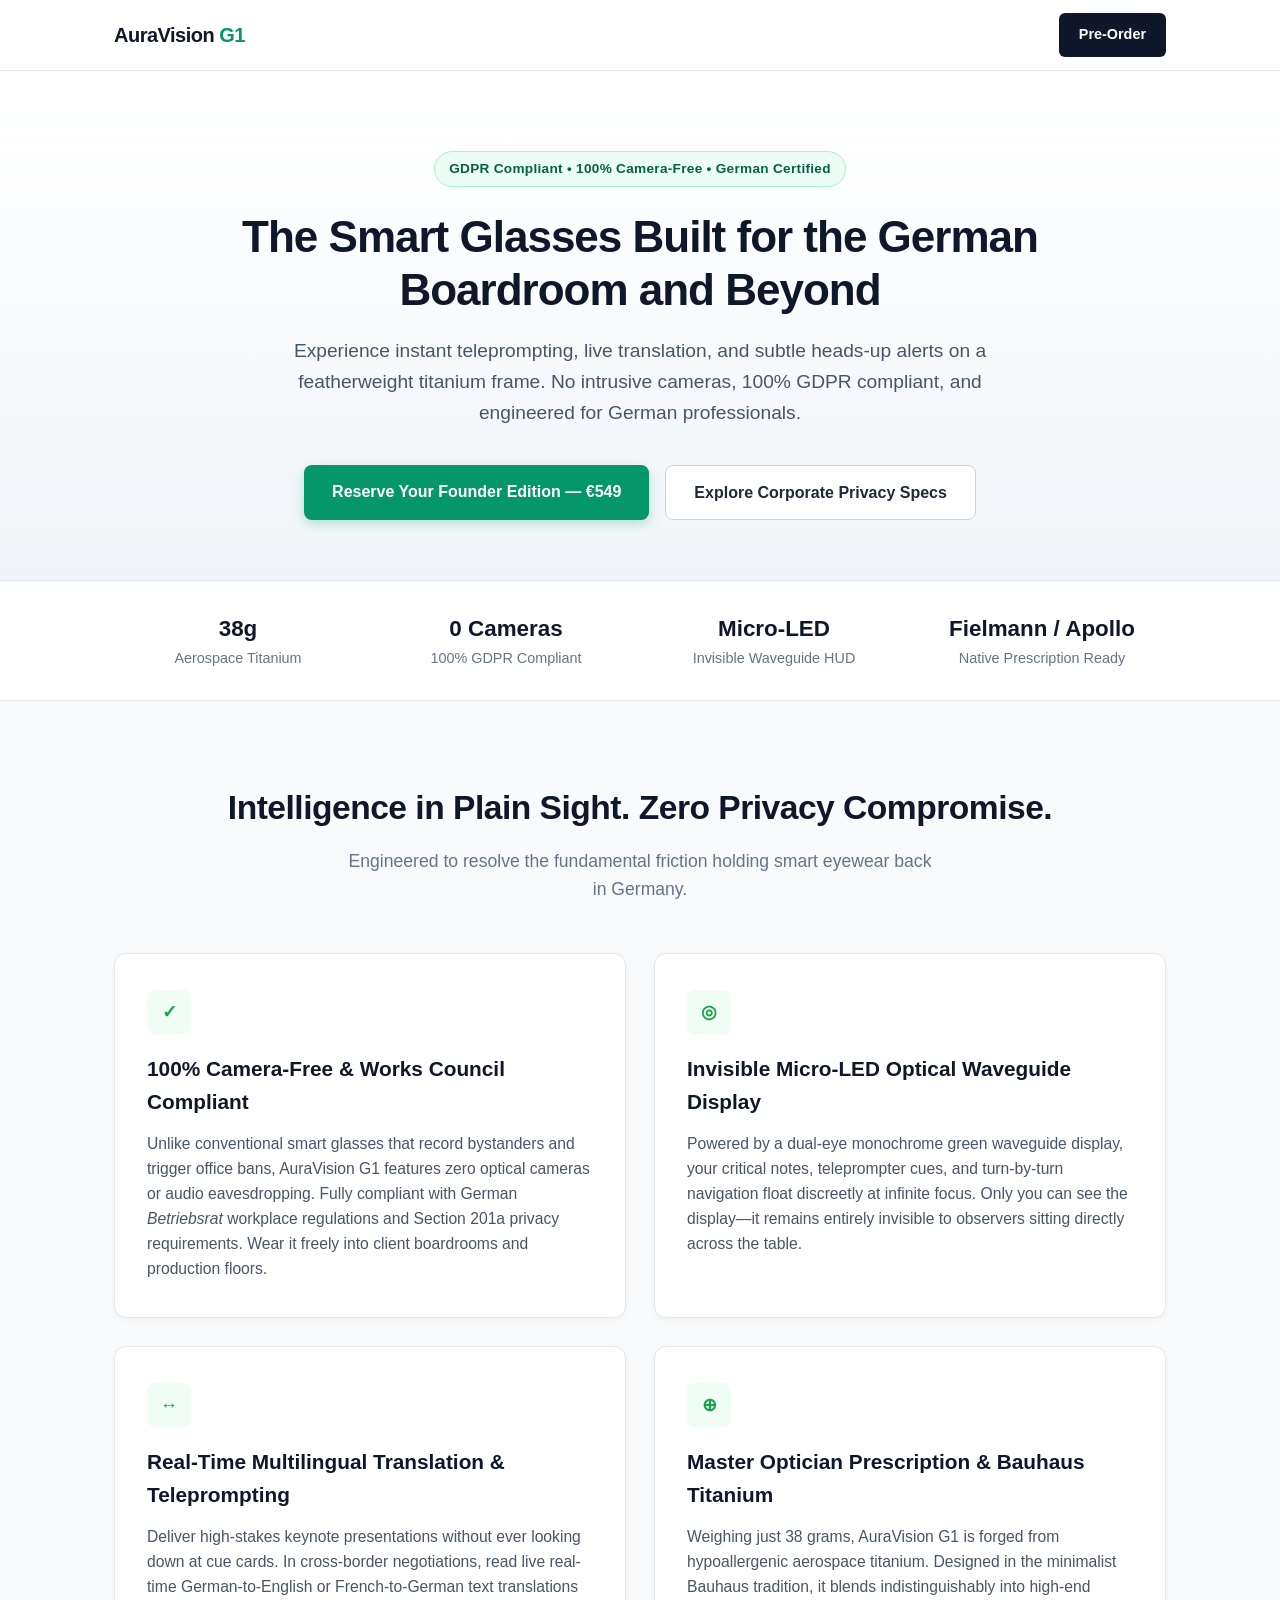
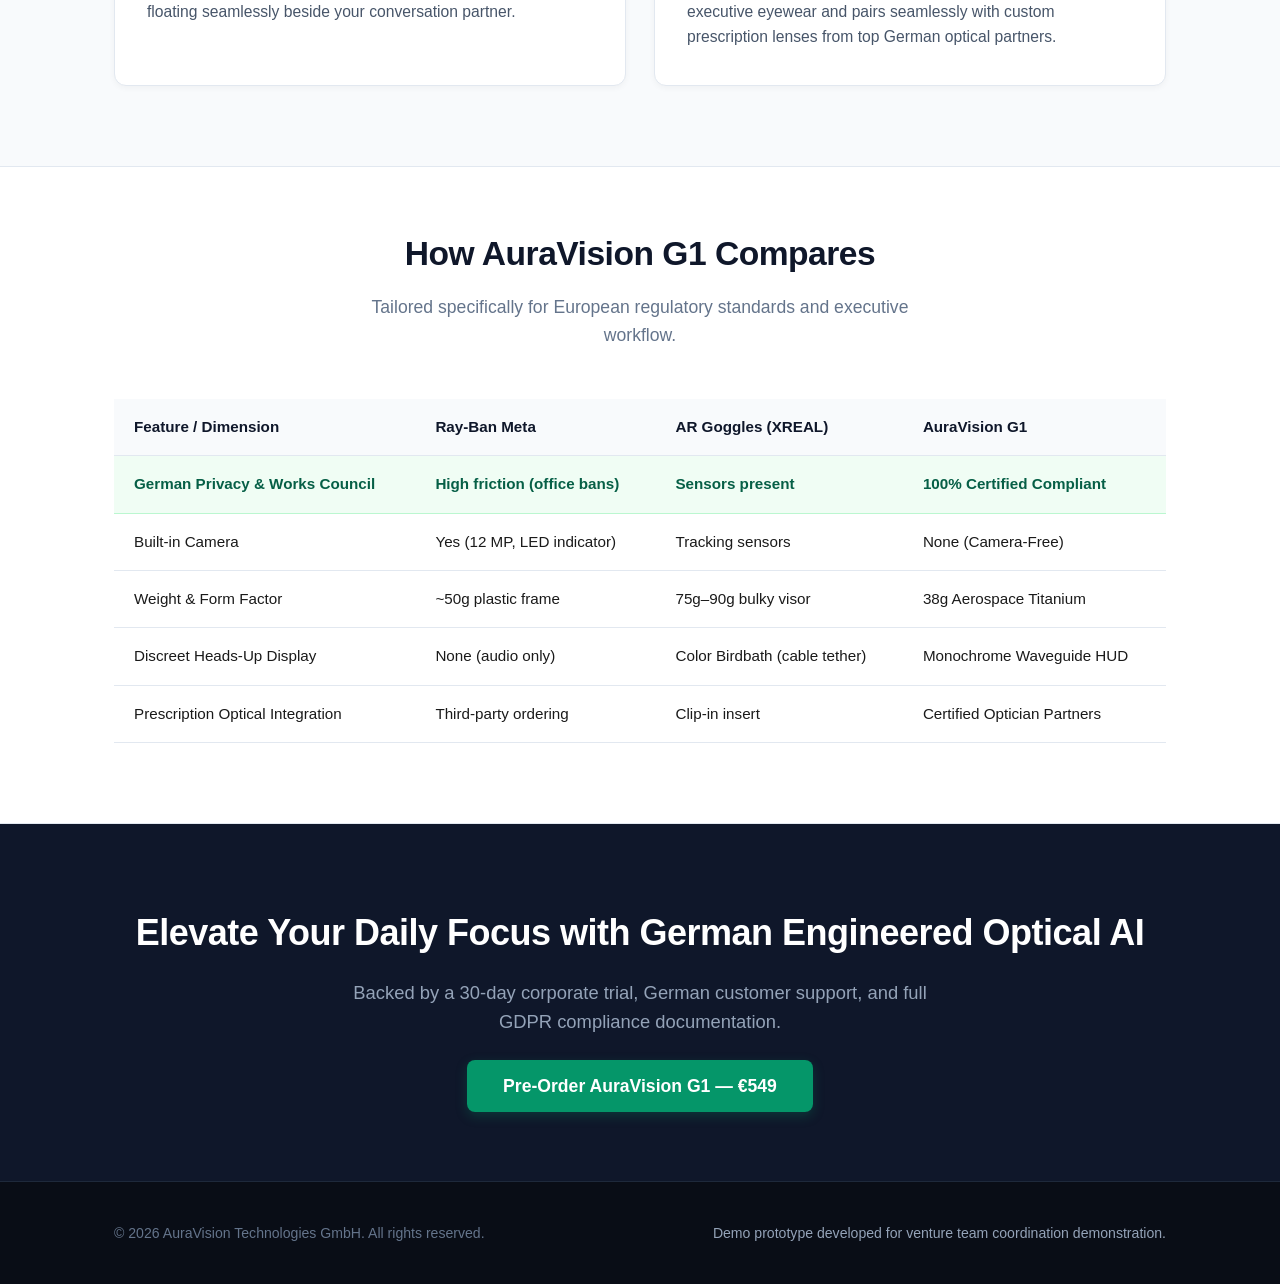
==== smart-glasses-de/04-prototype/index.html @ 2ab1778e "Initial commit" ====
<!DOCTYPE html>
<html lang="en">
<head>
  <meta charset="UTF-8">
  <meta name="viewport" content="width=device-width, initial-scale=1.0">
  <title>AuraVision G1 — Smart Glasses for the German Market</title>
  <style>
    /* Reset and Base Styles */
    * {
      box-sizing: border-box;
      margin: 0;
      padding: 0;
    }
    body {
      font-family: -apple-system, BlinkMacSystemFont, "Segoe UI", Roboto, Helvetica, Arial, sans-serif;
      line-height: 1.6;
      color: #1a1a1a;
      background-color: #f8fafc;
    }
    a {
      text-decoration: none;
      color: inherit;
    }

    /* Container */
    .container {
      max-width: 1100px;
      margin: 0 auto;
      padding: 0 24px;
    }

    /* Navigation Bar */
    header {
      background-color: #ffffff;
      border-bottom: 1px solid #e2e8f0;
      position: sticky;
      top: 0;
      z-index: 100;
    }
    .nav-inner {
      display: flex;
      justify-content: space-between;
      align-items: center;
      height: 70px;
    }
    .logo {
      font-size: 1.25rem;
      font-weight: 700;
      letter-spacing: -0.5px;
      color: #0f172a;
    }
    .logo span {
      color: #059669;
    }
    .nav-cta {
      background-color: #0f172a;
      color: #ffffff;
      padding: 10px 20px;
      border-radius: 6px;
      font-size: 0.9rem;
      font-weight: 600;
      transition: background-color 0.2s;
    }
    .nav-cta:hover {
      background-color: #1e293b;
    }

    /* Hero Section */
    .hero {
      padding: 80px 0 60px;
      text-align: center;
      background: linear-gradient(180deg, #ffffff 0%, #f1f5f9 100%);
      border-bottom: 1px solid #e2e8f0;
    }
    .badge {
      display: inline-block;
      padding: 6px 14px;
      background-color: #ecfdf5;
      color: #065f46;
      border: 1px solid #a7f3d0;
      border-radius: 9999px;
      font-size: 0.85rem;
      font-weight: 600;
      margin-bottom: 24px;
      letter-spacing: 0.3px;
    }
    .hero h1 {
      font-size: 2.75rem;
      line-height: 1.2;
      font-weight: 800;
      color: #0f172a;
      max-width: 850px;
      margin: 0 auto 20px;
      letter-spacing: -1px;
    }
    .hero p {
      font-size: 1.2rem;
      color: #475569;
      max-width: 720px;
      margin: 0 auto 36px;
    }
    .hero-actions {
      display: flex;
      justify-content: center;
      gap: 16px;
      flex-wrap: wrap;
    }
    .btn-primary {
      background-color: #059669;
      color: #ffffff;
      padding: 14px 28px;
      border-radius: 8px;
      font-weight: 600;
      font-size: 1rem;
      box-shadow: 0 4px 12px rgba(5, 150, 105, 0.25);
      transition: all 0.2s;
    }
    .btn-primary:hover {
      background-color: #047857;
      transform: translateY(-1px);
    }
    .btn-secondary {
      background-color: #ffffff;
      color: #1e293b;
      padding: 14px 28px;
      border-radius: 8px;
      font-weight: 600;
      font-size: 1rem;
      border: 1px solid #cbd5e1;
      transition: background-color 0.2s;
    }
    .btn-secondary:hover {
      background-color: #f8fafc;
    }

    /* Key Specs Bar */
    .specs-bar {
      padding: 30px 0;
      background-color: #ffffff;
      border-bottom: 1px solid #e2e8f0;
    }
    .specs-grid {
      display: grid;
      grid-template-columns: repeat(4, 1fr);
      gap: 20px;
      text-align: center;
    }
    .spec-item h4 {
      font-size: 1.4rem;
      font-weight: 700;
      color: #0f172a;
    }
    .spec-item p {
      font-size: 0.9rem;
      color: #64748b;
      font-weight: 500;
    }

    /* Selling Points Section */
    .features {
      padding: 80px 0;
    }
    .section-header {
      text-align: center;
      margin-bottom: 50px;
    }
    .section-header h2 {
      font-size: 2.1rem;
      font-weight: 700;
      color: #0f172a;
      margin-bottom: 12px;
      letter-spacing: -0.5px;
    }
    .section-header p {
      font-size: 1.1rem;
      color: #64748b;
      max-width: 600px;
      margin: 0 auto;
    }
    .feature-grid {
      display: grid;
      grid-template-columns: repeat(2, 1fr);
      gap: 28px;
    }
    .feature-card {
      background-color: #ffffff;
      border: 1px solid #e2e8f0;
      border-radius: 12px;
      padding: 36px 32px;
      box-shadow: 0 2px 6px rgba(0, 0, 0, 0.04);
      transition: transform 0.2s, box-shadow 0.2s;
    }
    .feature-card:hover {
      transform: translateY(-2px);
      box-shadow: 0 8px 20px rgba(0, 0, 0, 0.06);
    }
    .feature-icon {
      display: inline-flex;
      align-items: center;
      justify-content: center;
      width: 44px;
      height: 44px;
      border-radius: 8px;
      background-color: #f0fdf4;
      color: #16a34a;
      font-weight: 700;
      font-size: 1.1rem;
      margin-bottom: 18px;
    }
    .feature-card h3 {
      font-size: 1.3rem;
      font-weight: 700;
      color: #0f172a;
      margin-bottom: 12px;
    }
    .feature-card p {
      color: #475569;
      font-size: 0.98rem;
      line-height: 1.6;
    }

    /* Comparison Table Section */
    .comparison {
      padding: 60px 0 80px;
      background-color: #ffffff;
      border-top: 1px solid #e2e8f0;
      border-bottom: 1px solid #e2e8f0;
    }
    .table-wrapper {
      overflow-x: auto;
      margin-top: 36px;
    }
    table {
      width: 100%;
      border-collapse: collapse;
      text-align: left;
    }
    th, td {
      padding: 16px 20px;
      border-bottom: 1px solid #e2e8f0;
      font-size: 0.95rem;
    }
    th {
      background-color: #f8fafc;
      font-weight: 700;
      color: #0f172a;
    }
    tr.highlight {
      background-color: #f0fdf4;
      font-weight: 600;
    }
    tr.highlight td {
      color: #065f46;
      border-color: #bbf7d0;
    }

    /* CTA Section */
    .cta-section {
      padding: 80px 0;
      text-align: center;
      background-color: #0f172a;
      color: #ffffff;
    }
    .cta-box h2 {
      font-size: 2.25rem;
      font-weight: 800;
      margin-bottom: 16px;
      letter-spacing: -0.5px;
    }
    .cta-box p {
      font-size: 1.15rem;
      color: #94a3b8;
      max-width: 600px;
      margin: 0 auto 36px;
    }
    .cta-box .btn-primary {
      padding: 16px 36px;
      font-size: 1.1rem;
    }

    /* Footer */
    footer {
      background-color: #090d16;
      color: #64748b;
      padding: 40px 0;
      font-size: 0.88rem;
      border-top: 1px solid #1e293b;
    }
    .footer-inner {
      display: flex;
      justify-content: space-between;
      align-items: center;
      flex-wrap: wrap;
      gap: 16px;
    }
    .footer-note {
      color: #94a3b8;
    }

    /* Mobile Responsive */
    @media (max-width: 768px) {
      .hero h1 {
        font-size: 2rem;
      }
      .specs-grid {
        grid-template-columns: repeat(2, 1fr);
        gap: 16px;
      }
      .feature-grid {
        grid-template-columns: 1fr;
      }
      .footer-inner {
        flex-direction: column;
        text-align: center;
      }
    }
  </style>
</head>
<body>

  <!-- Navigation Bar -->
  <header>
    <div class="container nav-inner">
      <div class="logo">AuraVision <span>G1</span></div>
      <a href="#preorder" class="nav-cta">Pre-Order</a>
    </div>
  </header>

  <main>
    <!-- Hero Section -->
    <section class="hero">
      <div class="container">
        <div class="badge">GDPR Compliant &bull; 100% Camera-Free &bull; German Certified</div>
        <h1>The Smart Glasses Built for the German Boardroom and Beyond</h1>
        <p>Experience instant teleprompting, live translation, and subtle heads-up alerts on a featherweight titanium frame. No intrusive cameras, 100% GDPR compliant, and engineered for German professionals.</p>
        <div class="hero-actions">
          <a href="#preorder" class="btn-primary">Reserve Your Founder Edition — €549</a>
          <a href="#features" class="btn-secondary">Explore Corporate Privacy Specs</a>
        </div>
      </div>
    </section>

    <!-- Specs Bar -->
    <section class="specs-bar">
      <div class="container specs-grid">
        <div class="spec-item">
          <h4>38g</h4>
          <p>Aerospace Titanium</p>
        </div>
        <div class="spec-item">
          <h4>0 Cameras</h4>
          <p>100% GDPR Compliant</p>
        </div>
        <div class="spec-item">
          <h4>Micro-LED</h4>
          <p>Invisible Waveguide HUD</p>
        </div>
        <div class="spec-item">
          <h4>Fielmann / Apollo</h4>
          <p>Native Prescription Ready</p>
        </div>
      </div>
    </section>

    <!-- Core Features Section -->
    <section class="features" id="features">
      <div class="container">
        <div class="section-header">
          <h2>Intelligence in Plain Sight. Zero Privacy Compromise.</h2>
          <p>Engineered to resolve the fundamental friction holding smart eyewear back in Germany.</p>
        </div>

        <div class="feature-grid">
          <!-- Card 1 -->
          <div class="feature-card">
            <div class="feature-icon">&check;</div>
            <h3>100% Camera-Free & Works Council Compliant</h3>
            <p>Unlike conventional smart glasses that record bystanders and trigger office bans, AuraVision G1 features zero optical cameras or audio eavesdropping. Fully compliant with German <em>Betriebsrat</em> workplace regulations and Section 201a privacy requirements. Wear it freely into client boardrooms and production floors.</p>
          </div>

          <!-- Card 2 -->
          <div class="feature-card">
            <div class="feature-icon">&#9678;</div>
            <h3>Invisible Micro-LED Optical Waveguide Display</h3>
            <p>Powered by a dual-eye monochrome green waveguide display, your critical notes, teleprompter cues, and turn-by-turn navigation float discreetly at infinite focus. Only you can see the display—it remains entirely invisible to observers sitting directly across the table.</p>
          </div>

          <!-- Card 3 -->
          <div class="feature-card">
            <div class="feature-icon">&harr;</div>
            <h3>Real-Time Multilingual Translation & Teleprompting</h3>
            <p>Deliver high-stakes keynote presentations without ever looking down at cue cards. In cross-border negotiations, read live real-time German-to-English or French-to-German text translations floating seamlessly beside your conversation partner.</p>
          </div>

          <!-- Card 4 -->
          <div class="feature-card">
            <div class="feature-icon">&oplus;</div>
            <h3>Master Optician Prescription & Bauhaus Titanium</h3>
            <p>Weighing just 38 grams, AuraVision G1 is forged from hypoallergenic aerospace titanium. Designed in the minimalist Bauhaus tradition, it blends indistinguishably into high-end executive eyewear and pairs seamlessly with custom prescription lenses from top German optical partners.</p>
          </div>
        </div>
      </div>
    </section>

    <!-- Comparison Table Section -->
    <section class="comparison">
      <div class="container">
        <div class="section-header">
          <h2>How AuraVision G1 Compares</h2>
          <p>Tailored specifically for European regulatory standards and executive workflow.</p>
        </div>
        <div class="table-wrapper">
          <table>
            <thead>
              <tr>
                <th>Feature / Dimension</th>
                <th>Ray-Ban Meta</th>
                <th>AR Goggles (XREAL)</th>
                <th>AuraVision G1</th>
              </tr>
            </thead>
            <tbody>
              <tr class="highlight">
                <td>German Privacy & Works Council</td>
                <td>High friction (office bans)</td>
                <td>Sensors present</td>
                <td>100% Certified Compliant</td>
              </tr>
              <tr>
                <td>Built-in Camera</td>
                <td>Yes (12 MP, LED indicator)</td>
                <td>Tracking sensors</td>
                <td>None (Camera-Free)</td>
              </tr>
              <tr>
                <td>Weight & Form Factor</td>
                <td>~50g plastic frame</td>
                <td>75g–90g bulky visor</td>
                <td>38g Aerospace Titanium</td>
              </tr>
              <tr>
                <td>Discreet Heads-Up Display</td>
                <td>None (audio only)</td>
                <td>Color Birdbath (cable tether)</td>
                <td>Monochrome Waveguide HUD</td>
              </tr>
              <tr>
                <td>Prescription Optical Integration</td>
                <td>Third-party ordering</td>
                <td>Clip-in insert</td>
                <td>Certified Optician Partners</td>
              </tr>
            </tbody>
          </table>
        </div>
      </div>
    </section>

    <!-- Pre-Order CTA Section -->
    <section class="cta-section" id="preorder">
      <div class="container cta-box">
        <h2>Elevate Your Daily Focus with German Engineered Optical AI</h2>
        <p>Backed by a 30-day corporate trial, German customer support, and full GDPR compliance documentation.</p>
        <a href="#preorder" class="btn-primary">Pre-Order AuraVision G1 — €549</a>
      </div>
    </section>
  </main>

  <!-- Footer -->
  <footer>
    <div class="container footer-inner">
      <div class="copyright">&copy; 2026 AuraVision Technologies GmbH. All rights reserved.</div>
      <div class="footer-note">Demo prototype developed for venture team coordination demonstration.</div>
    </div>
  </footer>

</body>
</html>
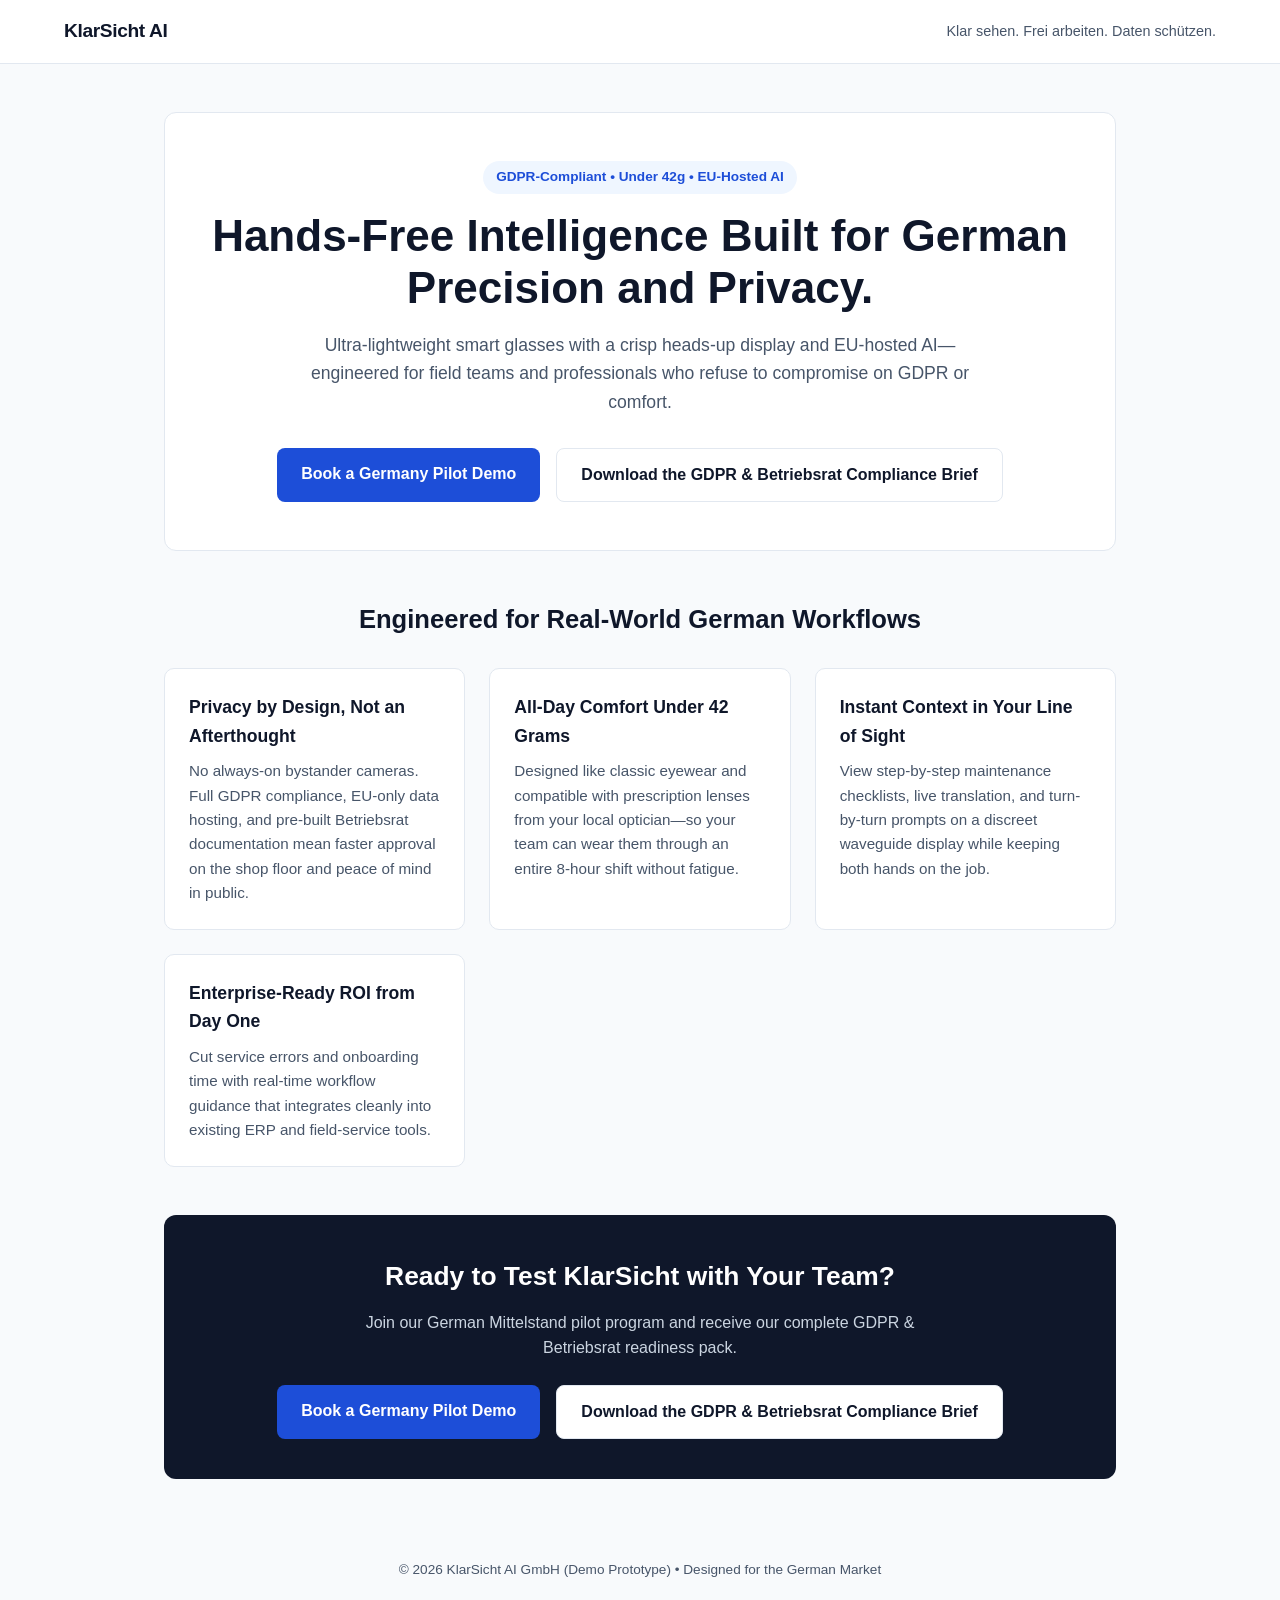
==== commit c9a28ae3: "Add files via upload" ====
--- a/smart-glasses-de/04-prototype/index.html
+++ b/smart-glasses-de/04-prototype/index.html
@@ -1,478 +1,179 @@
 <!DOCTYPE html>
 <html lang="en">
 <head>
-  <meta charset="UTF-8">
-  <meta name="viewport" content="width=device-width, initial-scale=1.0">
-  <title>AuraVision G1 — Smart Glasses for the German Market</title>
+  <meta charset="UTF-8" />
+  <meta name="viewport" content="width=device-width, initial-scale=1.0" />
+  <title>KlarSicht Smart Glasses — German Precision &amp; Privacy</title>
   <style>
-    /* Reset and Base Styles */
-    * {
-      box-sizing: border-box;
-      margin: 0;
-      padding: 0;
+    :root {
+      --bg: #f8fafc;
+      --surface: #ffffff;
+      --text: #0f172a;
+      --muted: #475569;
+      --primary: #1d4ed8;
+      --primary-dark: #1e40af;
+      --border: #e2e8f0;
     }
+    * { box-sizing: border-box; margin: 0; padding: 0; }
     body {
-      font-family: -apple-system, BlinkMacSystemFont, "Segoe UI", Roboto, Helvetica, Arial, sans-serif;
-      line-height: 1.6;
-      color: #1a1a1a;
-      background-color: #f8fafc;
-    }
-    a {
-      text-decoration: none;
-      color: inherit;
-    }
-
-    /* Container */
-    .container {
-      max-width: 1100px;
-      margin: 0 auto;
-      padding: 0 24px;
-    }
-
-    /* Navigation Bar */
-    header {
-      background-color: #ffffff;
-      border-bottom: 1px solid #e2e8f0;
-      position: sticky;
-      top: 0;
-      z-index: 100;
-    }
-    .nav-inner {
-      display: flex;
-      justify-content: space-between;
-      align-items: center;
-      height: 70px;
-    }
-    .logo {
-      font-size: 1.25rem;
-      font-weight: 700;
-      letter-spacing: -0.5px;
-      color: #0f172a;
-    }
-    .logo span {
-      color: #059669;
-    }
-    .nav-cta {
-      background-color: #0f172a;
-      color: #ffffff;
-      padding: 10px 20px;
-      border-radius: 6px;
-      font-size: 0.9rem;
-      font-weight: 600;
-      transition: background-color 0.2s;
-    }
-    .nav-cta:hover {
-      background-color: #1e293b;
-    }
-
-    /* Hero Section */
-    .hero {
-      padding: 80px 0 60px;
-      text-align: center;
-      background: linear-gradient(180deg, #ffffff 0%, #f1f5f9 100%);
-      border-bottom: 1px solid #e2e8f0;
-    }
-    .badge {
-      display: inline-block;
-      padding: 6px 14px;
-      background-color: #ecfdf5;
-      color: #065f46;
-      border: 1px solid #a7f3d0;
-      border-radius: 9999px;
-      font-size: 0.85rem;
-      font-weight: 600;
-      margin-bottom: 24px;
-      letter-spacing: 0.3px;
-    }
-    .hero h1 {
-      font-size: 2.75rem;
-      line-height: 1.2;
-      font-weight: 800;
-      color: #0f172a;
-      max-width: 850px;
-      margin: 0 auto 20px;
-      letter-spacing: -1px;
-    }
-    .hero p {
-      font-size: 1.2rem;
-      color: #475569;
-      max-width: 720px;
-      margin: 0 auto 36px;
-    }
-    .hero-actions {
-      display: flex;
-      justify-content: center;
-      gap: 16px;
-      flex-wrap: wrap;
-    }
-    .btn-primary {
-      background-color: #059669;
-      color: #ffffff;
-      padding: 14px 28px;
-      border-radius: 8px;
-      font-weight: 600;
-      font-size: 1rem;
-      box-shadow: 0 4px 12px rgba(5, 150, 105, 0.25);
-      transition: all 0.2s;
-    }
-    .btn-primary:hover {
-      background-color: #047857;
-      transform: translateY(-1px);
-    }
-    .btn-secondary {
-      background-color: #ffffff;
-      color: #1e293b;
-      padding: 14px 28px;
-      border-radius: 8px;
-      font-weight: 600;
-      font-size: 1rem;
-      border: 1px solid #cbd5e1;
-      transition: background-color 0.2s;
-    }
-    .btn-secondary:hover {
-      background-color: #f8fafc;
-    }
-
-    /* Key Specs Bar */
-    .specs-bar {
-      padding: 30px 0;
-      background-color: #ffffff;
-      border-bottom: 1px solid #e2e8f0;
-    }
-    .specs-grid {
-      display: grid;
-      grid-template-columns: repeat(4, 1fr);
-      gap: 20px;
-      text-align: center;
-    }
-    .spec-item h4 {
-      font-size: 1.4rem;
-      font-weight: 700;
-      color: #0f172a;
-    }
-    .spec-item p {
-      font-size: 0.9rem;
-      color: #64748b;
-      font-weight: 500;
-    }
-
-    /* Selling Points Section */
-    .features {
-      padding: 80px 0;
-    }
-    .section-header {
-      text-align: center;
-      margin-bottom: 50px;
-    }
-    .section-header h2 {
-      font-size: 2.1rem;
-      font-weight: 700;
-      color: #0f172a;
-      margin-bottom: 12px;
-      letter-spacing: -0.5px;
-    }
-    .section-header p {
-      font-size: 1.1rem;
-      color: #64748b;
-      max-width: 600px;
-      margin: 0 auto;
-    }
-    .feature-grid {
-      display: grid;
-      grid-template-columns: repeat(2, 1fr);
-      gap: 28px;
-    }
-    .feature-card {
-      background-color: #ffffff;
-      border: 1px solid #e2e8f0;
-      border-radius: 12px;
-      padding: 36px 32px;
-      box-shadow: 0 2px 6px rgba(0, 0, 0, 0.04);
-      transition: transform 0.2s, box-shadow 0.2s;
-    }
-    .feature-card:hover {
-      transform: translateY(-2px);
-      box-shadow: 0 8px 20px rgba(0, 0, 0, 0.06);
-    }
-    .feature-icon {
-      display: inline-flex;
-      align-items: center;
-      justify-content: center;
-      width: 44px;
-      height: 44px;
-      border-radius: 8px;
-      background-color: #f0fdf4;
-      color: #16a34a;
-      font-weight: 700;
-      font-size: 1.1rem;
-      margin-bottom: 18px;
-    }
-    .feature-card h3 {
-      font-size: 1.3rem;
-      font-weight: 700;
-      color: #0f172a;
-      margin-bottom: 12px;
-    }
-    .feature-card p {
-      color: #475569;
-      font-size: 0.98rem;
+      font-family: -apple-system, BlinkMacSystemFont, "Segoe UI", Roboto, sans-serif;
+      background: var(--bg);
+      color: var(--text);
       line-height: 1.6;
     }
-
-    /* Comparison Table Section */
-    .comparison {
-      padding: 60px 0 80px;
-      background-color: #ffffff;
-      border-top: 1px solid #e2e8f0;
-      border-bottom: 1px solid #e2e8f0;
-    }
-    .table-wrapper {
-      overflow-x: auto;
-      margin-top: 36px;
-    }
-    table {
-      width: 100%;
-      border-collapse: collapse;
-      text-align: left;
-    }
-    th, td {
-      padding: 16px 20px;
-      border-bottom: 1px solid #e2e8f0;
-      font-size: 0.95rem;
-    }
-    th {
-      background-color: #f8fafc;
-      font-weight: 700;
-      color: #0f172a;
-    }
-    tr.highlight {
-      background-color: #f0fdf4;
-      font-weight: 600;
-    }
-    tr.highlight td {
-      color: #065f46;
-      border-color: #bbf7d0;
-    }
-
-    /* CTA Section */
-    .cta-section {
-      padding: 80px 0;
-      text-align: center;
-      background-color: #0f172a;
-      color: #ffffff;
-    }
-    .cta-box h2 {
-      font-size: 2.25rem;
-      font-weight: 800;
-      margin-bottom: 16px;
-      letter-spacing: -0.5px;
-    }
-    .cta-box p {
-      font-size: 1.15rem;
-      color: #94a3b8;
-      max-width: 600px;
-      margin: 0 auto 36px;
-    }
-    .cta-box .btn-primary {
-      padding: 16px 36px;
-      font-size: 1.1rem;
-    }
-
-    /* Footer */
-    footer {
-      background-color: #090d16;
-      color: #64748b;
-      padding: 40px 0;
-      font-size: 0.88rem;
-      border-top: 1px solid #1e293b;
-    }
-    .footer-inner {
+    header {
+      background: var(--surface);
+      border-bottom: 1px solid var(--border);
+      padding: 1rem 5%;
       display: flex;
       justify-content: space-between;
       align-items: center;
       flex-wrap: wrap;
-      gap: 16px;
+      gap: 0.75rem;
     }
-    .footer-note {
-      color: #94a3b8;
+    .brand { font-weight: 700; font-size: 1.2rem; letter-spacing: -0.02em; }
+    .tagline { font-size: 0.9rem; color: var(--muted); }
+    main { max-width: 1080px; margin: 0 auto; padding: 3rem 5%; }
+    .hero {
+      text-align: center;
+      padding: 3rem 1.5rem;
+      background: var(--surface);
+      border: 1px solid var(--border);
+      border-radius: 12px;
+      margin-bottom: 3rem;
     }
-
-    /* Mobile Responsive */
-    @media (max-width: 768px) {
-      .hero h1 {
-        font-size: 2rem;
-      }
-      .specs-grid {
-        grid-template-columns: repeat(2, 1fr);
-        gap: 16px;
-      }
-      .feature-grid {
-        grid-template-columns: 1fr;
-      }
-      .footer-inner {
-        flex-direction: column;
-        text-align: center;
-      }
+    .slogan-pill {
+      display: inline-block;
+      background: #eff6ff;
+      color: var(--primary);
+      font-weight: 600;
+      font-size: 0.85rem;
+      padding: 0.35rem 0.85rem;
+      border-radius: 999px;
+      margin-bottom: 1rem;
+    }
+    .hero h1 {
+      font-size: clamp(1.85rem, 4vw, 2.75rem);
+      line-height: 1.2;
+      margin-bottom: 1rem;
+    }
+    .hero p {
+      max-width: 680px;
+      margin: 0 auto 2rem;
+      color: var(--muted);
+      font-size: 1.1rem;
+    }
+    .cta-group {
+      display: flex;
+      justify-content: center;
+      gap: 1rem;
+      flex-wrap: wrap;
+    }
+    .btn-primary {
+      background: var(--primary);
+      color: #ffffff;
+      text-decoration: none;
+      padding: 0.85rem 1.5rem;
+      border-radius: 8px;
+      font-weight: 600;
+    }
+    .btn-primary:hover { background: var(--primary-dark); }
+    .btn-secondary {
+      background: var(--surface);
+      color: var(--text);
+      border: 1px solid var(--border);
+      text-decoration: none;
+      padding: 0.85rem 1.5rem;
+      border-radius: 8px;
+      font-weight: 600;
+    }
+    .features-title {
+      text-align: center;
+      font-size: 1.6rem;
+      margin-bottom: 1.75rem;
+    }
+    .grid {
+      display: grid;
+      grid-template-columns: repeat(auto-fit, minmax(240px, 1fr));
+      gap: 1.5rem;
+      margin-bottom: 3rem;
+    }
+    .card {
+      background: var(--surface);
+      border: 1px solid var(--border);
+      border-radius: 10px;
+      padding: 1.5rem;
+    }
+    .card h3 { font-size: 1.1rem; margin-bottom: 0.6rem; }
+    .card p { color: var(--muted); font-size: 0.95rem; }
+    .cta-banner {
+      background: #0f172a;
+      color: #ffffff;
+      border-radius: 12px;
+      padding: 2.5rem 1.5rem;
+      text-align: center;
+    }
+    .cta-banner h2 { font-size: 1.65rem; margin-bottom: 0.75rem; }
+    .cta-banner p { color: #cbd5e1; max-width: 600px; margin: 0 auto 1.5rem; }
+    footer {
+      text-align: center;
+      padding: 2rem 5%;
+      color: var(--muted);
+      font-size: 0.85rem;
     }
   </style>
 </head>
 <body>
-
-  <!-- Navigation Bar -->
   <header>
-    <div class="container nav-inner">
-      <div class="logo">AuraVision <span>G1</span></div>
-      <a href="#preorder" class="nav-cta">Pre-Order</a>
-    </div>
+    <div class="brand">KlarSicht AI</div>
+    <div class="tagline">Klar sehen. Frei arbeiten. Daten schützen.</div>
   </header>
 
   <main>
-    <!-- Hero Section -->
-    <section class="hero">
-      <div class="container">
-        <div class="badge">GDPR Compliant &bull; 100% Camera-Free &bull; German Certified</div>
-        <h1>The Smart Glasses Built for the German Boardroom and Beyond</h1>
-        <p>Experience instant teleprompting, live translation, and subtle heads-up alerts on a featherweight titanium frame. No intrusive cameras, 100% GDPR compliant, and engineered for German professionals.</p>
-        <div class="hero-actions">
-          <a href="#preorder" class="btn-primary">Reserve Your Founder Edition — €549</a>
-          <a href="#features" class="btn-secondary">Explore Corporate Privacy Specs</a>
-        </div>
+    <section class="hero" aria-labelledby="hero-heading">
+      <span class="slogan-pill">GDPR-Compliant • Under 42g • EU-Hosted AI</span>
+      <h1 id="hero-heading">Hands-Free Intelligence Built for German Precision and Privacy.</h1>
+      <p>Ultra-lightweight smart glasses with a crisp heads-up display and EU-hosted AI—engineered for field teams and professionals who refuse to compromise on GDPR or comfort.</p>
+      <div class="cta-group">
+        <a href="#pilot-signup" class="btn-primary">Book a Germany Pilot Demo</a>
+        <a href="#compliance" class="btn-secondary">Download the GDPR &amp; Betriebsrat Compliance Brief</a>
       </div>
     </section>
 
-    <!-- Specs Bar -->
-    <section class="specs-bar">
-      <div class="container specs-grid">
-        <div class="spec-item">
-          <h4>38g</h4>
-          <p>Aerospace Titanium</p>
-        </div>
-        <div class="spec-item">
-          <h4>0 Cameras</h4>
-          <p>100% GDPR Compliant</p>
-        </div>
-        <div class="spec-item">
-          <h4>Micro-LED</h4>
-          <p>Invisible Waveguide HUD</p>
-        </div>
-        <div class="spec-item">
-          <h4>Fielmann / Apollo</h4>
-          <p>Native Prescription Ready</p>
-        </div>
+    <section aria-labelledby="features-heading">
+      <h2 id="features-heading" class="features-title">Engineered for Real-World German Workflows</h2>
+      <div class="grid">
+        <article class="card">
+          <h3>Privacy by Design, Not an Afterthought</h3>
+          <p>No always-on bystander cameras. Full GDPR compliance, EU-only data hosting, and pre-built Betriebsrat documentation mean faster approval on the shop floor and peace of mind in public.</p>
+        </article>
+        <article class="card">
+          <h3>All-Day Comfort Under 42 Grams</h3>
+          <p>Designed like classic eyewear and compatible with prescription lenses from your local optician—so your team can wear them through an entire 8-hour shift without fatigue.</p>
+        </article>
+        <article class="card">
+          <h3>Instant Context in Your Line of Sight</h3>
+          <p>View step-by-step maintenance checklists, live translation, and turn-by-turn prompts on a discreet waveguide display while keeping both hands on the job.</p>
+        </article>
+        <article class="card">
+          <h3>Enterprise-Ready ROI from Day One</h3>
+          <p>Cut service errors and onboarding time with real-time workflow guidance that integrates cleanly into existing ERP and field-service tools.</p>
+        </article>
       </div>
     </section>
 
-    <!-- Core Features Section -->
-    <section class="features" id="features">
-      <div class="container">
-        <div class="section-header">
-          <h2>Intelligence in Plain Sight. Zero Privacy Compromise.</h2>
-          <p>Engineered to resolve the fundamental friction holding smart eyewear back in Germany.</p>
-        </div>
-
-        <div class="feature-grid">
-          <!-- Card 1 -->
-          <div class="feature-card">
-            <div class="feature-icon">&check;</div>
-            <h3>100% Camera-Free & Works Council Compliant</h3>
-            <p>Unlike conventional smart glasses that record bystanders and trigger office bans, AuraVision G1 features zero optical cameras or audio eavesdropping. Fully compliant with German <em>Betriebsrat</em> workplace regulations and Section 201a privacy requirements. Wear it freely into client boardrooms and production floors.</p>
-          </div>
-
-          <!-- Card 2 -->
-          <div class="feature-card">
-            <div class="feature-icon">&#9678;</div>
-            <h3>Invisible Micro-LED Optical Waveguide Display</h3>
-            <p>Powered by a dual-eye monochrome green waveguide display, your critical notes, teleprompter cues, and turn-by-turn navigation float discreetly at infinite focus. Only you can see the display—it remains entirely invisible to observers sitting directly across the table.</p>
-          </div>
-
-          <!-- Card 3 -->
-          <div class="feature-card">
-            <div class="feature-icon">&harr;</div>
-            <h3>Real-Time Multilingual Translation & Teleprompting</h3>
-            <p>Deliver high-stakes keynote presentations without ever looking down at cue cards. In cross-border negotiations, read live real-time German-to-English or French-to-German text translations floating seamlessly beside your conversation partner.</p>
-          </div>
-
-          <!-- Card 4 -->
-          <div class="feature-card">
-            <div class="feature-icon">&oplus;</div>
-            <h3>Master Optician Prescription & Bauhaus Titanium</h3>
-            <p>Weighing just 38 grams, AuraVision G1 is forged from hypoallergenic aerospace titanium. Designed in the minimalist Bauhaus tradition, it blends indistinguishably into high-end executive eyewear and pairs seamlessly with custom prescription lenses from top German optical partners.</p>
-          </div>
-        </div>
-      </div>
-    </section>
-
-    <!-- Comparison Table Section -->
-    <section class="comparison">
-      <div class="container">
-        <div class="section-header">
-          <h2>How AuraVision G1 Compares</h2>
-          <p>Tailored specifically for European regulatory standards and executive workflow.</p>
-        </div>
-        <div class="table-wrapper">
-          <table>
-            <thead>
-              <tr>
-                <th>Feature / Dimension</th>
-                <th>Ray-Ban Meta</th>
-                <th>AR Goggles (XREAL)</th>
-                <th>AuraVision G1</th>
-              </tr>
-            </thead>
-            <tbody>
-              <tr class="highlight">
-                <td>German Privacy & Works Council</td>
-                <td>High friction (office bans)</td>
-                <td>Sensors present</td>
-                <td>100% Certified Compliant</td>
-              </tr>
-              <tr>
-                <td>Built-in Camera</td>
-                <td>Yes (12 MP, LED indicator)</td>
-                <td>Tracking sensors</td>
-                <td>None (Camera-Free)</td>
-              </tr>
-              <tr>
-                <td>Weight & Form Factor</td>
-                <td>~50g plastic frame</td>
-                <td>75g–90g bulky visor</td>
-                <td>38g Aerospace Titanium</td>
-              </tr>
-              <tr>
-                <td>Discreet Heads-Up Display</td>
-                <td>None (audio only)</td>
-                <td>Color Birdbath (cable tether)</td>
-                <td>Monochrome Waveguide HUD</td>
-              </tr>
-              <tr>
-                <td>Prescription Optical Integration</td>
-                <td>Third-party ordering</td>
-                <td>Clip-in insert</td>
-                <td>Certified Optician Partners</td>
-              </tr>
-            </tbody>
-          </table>
-        </div>
-      </div>
-    </section>
-
-    <!-- Pre-Order CTA Section -->
-    <section class="cta-section" id="preorder">
-      <div class="container cta-box">
-        <h2>Elevate Your Daily Focus with German Engineered Optical AI</h2>
-        <p>Backed by a 30-day corporate trial, German customer support, and full GDPR compliance documentation.</p>
-        <a href="#preorder" class="btn-primary">Pre-Order AuraVision G1 — €549</a>
+    <section id="pilot-signup" class="cta-banner" aria-labelledby="cta-heading">
+      <h2 id="cta-heading">Ready to Test KlarSicht with Your Team?</h2>
+      <p>Join our German Mittelstand pilot program and receive our complete GDPR &amp; Betriebsrat readiness pack.</p>
+      <div class="cta-group" id="compliance">
+        <a href="mailto:pilot@klarsicht-ai.example.de?subject=Germany%20Pilot%20Demo" class="btn-primary">Book a Germany Pilot Demo</a>
+        <a href="mailto:compliance@klarsicht-ai.example.de?subject=GDPR%20Compliance%20Brief" class="btn-secondary">Download the GDPR &amp; Betriebsrat Compliance Brief</a>
       </div>
     </section>
   </main>
 
-  <!-- Footer -->
   <footer>
-    <div class="container footer-inner">
-      <div class="copyright">&copy; 2026 AuraVision Technologies GmbH. All rights reserved.</div>
-      <div class="footer-note">Demo prototype developed for venture team coordination demonstration.</div>
-    </div>
+    &copy; 2026 KlarSicht AI GmbH (Demo Prototype) &bull; Designed for the German Market
   </footer>
-
 </body>
 </html>
